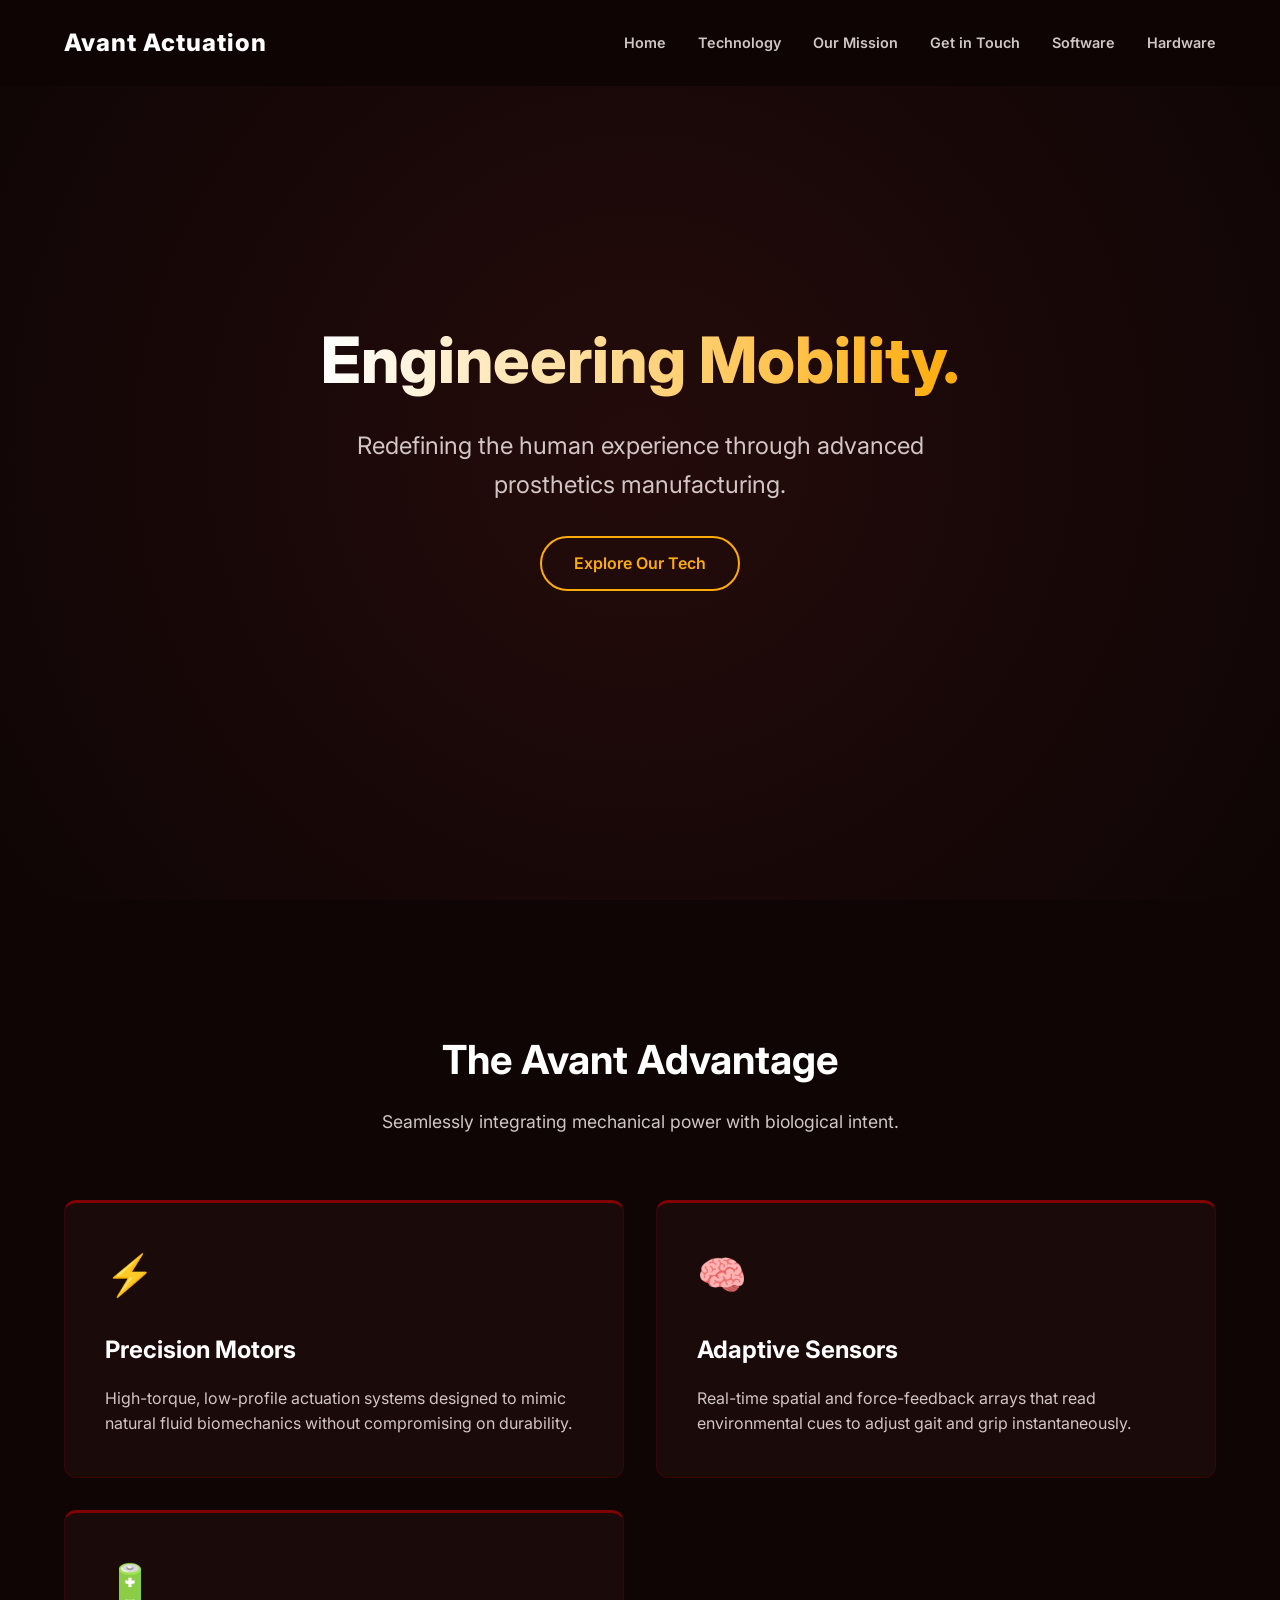
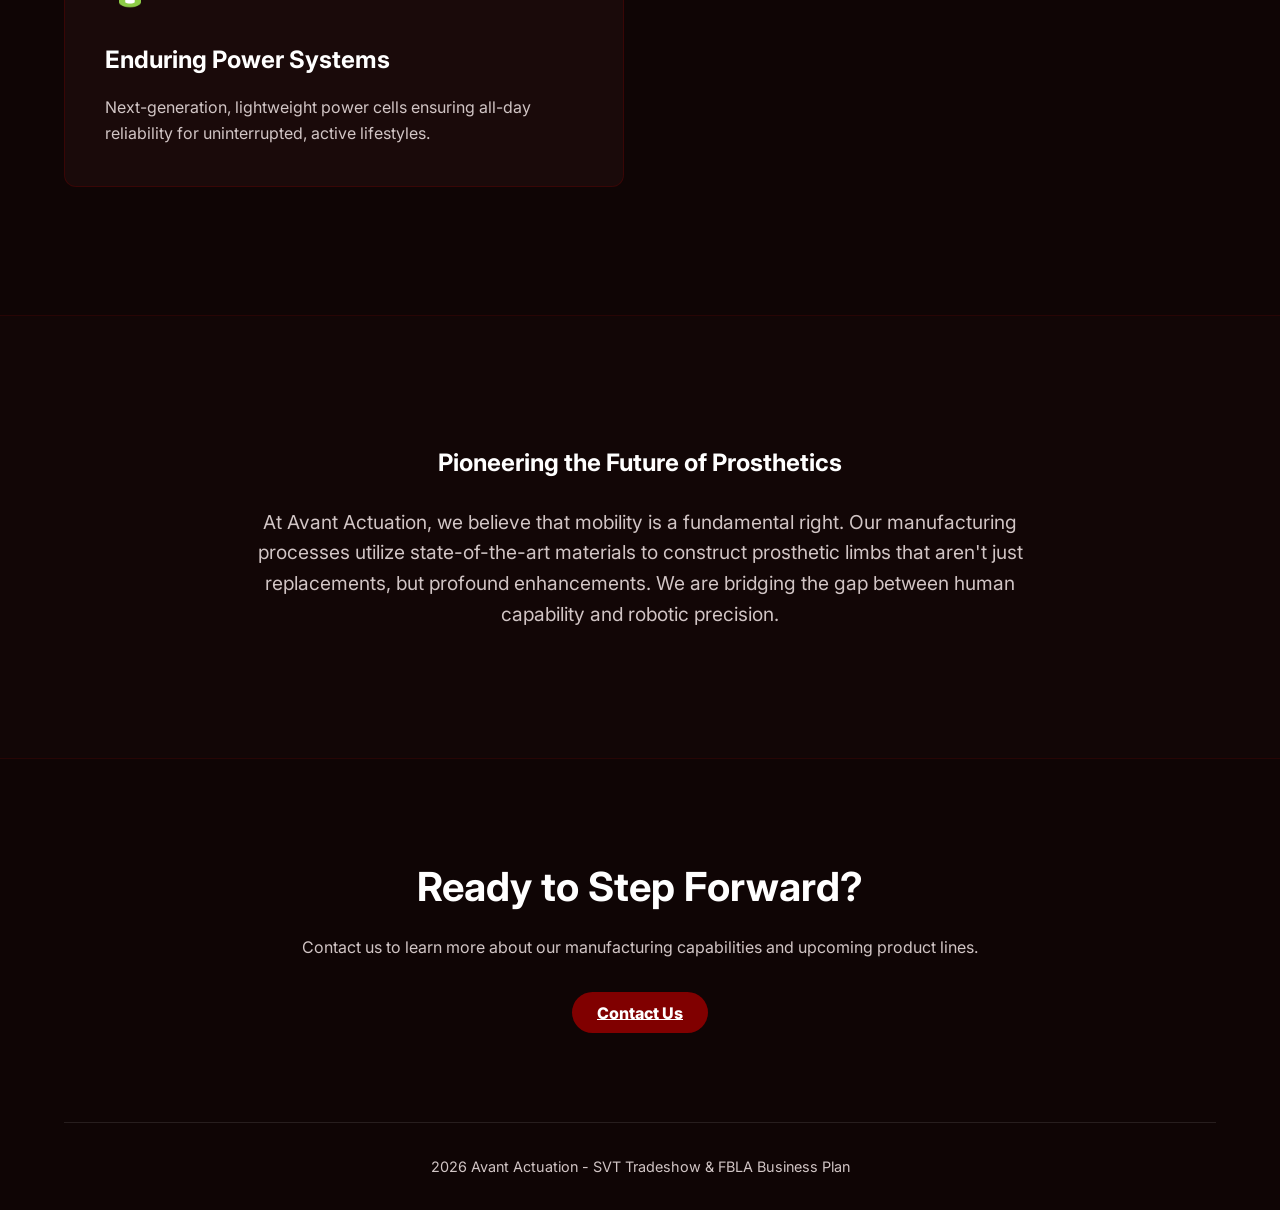
==== index.html @ 09a348da "Added Software/Hardware" ====
<!DOCTYPE html>
<html lang="en">
<head>
    <meta charset="UTF-8">
    <meta name="viewport" content="width=device-width, initial-scale=1.0">
    <title>Avant Actuation | Next-Generation Prosthetics</title>
    <link rel="icon" type="image/png" href="assets/Avant Motion Icon-iOS-Default.png">
    <link rel="stylesheet" href="style.css">
    <link href="https://fonts.googleapis.com/css2?family=Inter:wght@300;400;600;800&display=swap" rel="stylesheet">
</head>
<body>

    <nav id="navbar">
        <div class="logo">Avant Actuation</div>
        <ul class="nav-links">
            <li><a href="#home">Home</a></li>
            <li><a href="#technology">Technology</a></li>
            <li><a href="#mission">Our Mission</a></li>
            <li><a href="#contact">Get in Touch</a></li>
            <li><a href="software.html">Software</a></li>
            <li><a href="hardware.html">Hardware</a>
        </ul>
    </nav>

    <header id="home" class="hero">
        <div class="hero-content">
            <h1 class="fade-in">Engineering Mobility.</h1>
            <h2 class="fade-in delay-1">Redefining the human experience through advanced prosthetics manufacturing.</h2>
            <a href="#technology" class="btn-secondary fade-in delay-2">Explore Our Tech</a>
        </div>
    </header>

    <section id="technology" class="section-padding">
        <div class="section-header scroll-reveal">
            <h2>The Avant Advantage</h2>
            <p>Seamlessly integrating mechanical power with biological intent.</p>
        </div>
        <div class="grid-container">
            <div class="card scroll-reveal">
                <div class="icon">⚡</div>
                <h3>Precision Motors</h3>
                <p>High-torque, low-profile actuation systems designed to mimic natural fluid biomechanics without compromising on durability.</p>
            </div>
            <div class="card scroll-reveal">
                <div class="icon">🧠</div>
                <h3>Adaptive Sensors</h3>
                <p>Real-time spatial and force-feedback arrays that read environmental cues to adjust gait and grip instantaneously.</p>
            </div>
            <div class="card scroll-reveal">
                <div class="icon">🔋</div>
                <h3>Enduring Power Systems</h3>
                <p>Next-generation, lightweight power cells ensuring all-day reliability for uninterrupted, active lifestyles.</p>
            </div>
        </div>
    </section>

    <section id="mission" class="section-padding dark-bg">
        <div class="content-wrapper scroll-reveal">
            <h2>Pioneering the Future of Prosthetics</h2>
            <p>At Avant Actuation, we believe that mobility is a fundamental right. Our manufacturing processes utilize state-of-the-art materials to construct prosthetic limbs that aren't just replacements, but profound enhancements. We are bridging the gap between human capability and robotic precision.</p>
        </div>
    </section>

    <footer id="contact" class="footer">
        <div class="footer-content scroll-reveal">
            <h2>Ready to Step Forward?</h2>
            <p>Contact us to learn more about our manufacturing capabilities and upcoming product lines.</p>
            <a href="mailto:contact@avantactuation.org" class="btn-primary">Contact Us</a>
        </div>
        <div class="footer-bottom">
            <p>2026 Avant Actuation - SVT Tradeshow & FBLA Business Plan</p>
        </div>
    </footer>

    <script src="script.js"></script>
</body>
</html>
---- style.css ----
/* --- CSS Variables & Reset --- */
:root {
    /* Base colors built around the brand palette */
    --bg-color: #0f0505; /* Near-black with a faint warm/red undertone */
    --surface-color: #1a0a0a; /* Slightly lighter surface for cards */
    --text-primary: #FFFFFF; /* Accent White */
    --text-secondary: #d1c5c5; /* Muted white for readability */
    
    /* Brand Colors */
    --brand-red: #800000;
    --brand-yellow: #ffac0a;
    
    --transition: all 0.3s ease;
}

* {
    margin: 0;
    padding: 0;
    box-sizing: border-box;
    font-family: 'Inter', sans-serif;
}

html {
    scroll-behavior: smooth;
}

body {
    background-color: var(--bg-color);
    color: var(--text-primary);
    line-height: 1.6;
}

/* --- Navigation --- */
nav {
    display: flex;
    justify-content: space-between;
    align-items: center;
    padding: 1.5rem 5%;
    position: fixed;
    width: 100%;
    top: 0;
    background: rgba(15, 5, 5, 0.9);
    backdrop-filter: blur(10px);
    z-index: 1000;
    transition: var(--transition);
}

nav.scrolled {
    padding: 1rem 5%;
    box-shadow: 0 4px 30px rgba(0, 0, 0, 0.8);
}

.logo {
    font-size: 1.5rem;
    font-weight: 800;
    letter-spacing: 1px;
    color: var(--text-primary);
}

.nav-links {
    list-style: none;
    display: flex;
    gap: 2rem;
    align-items: center;
}

.nav-links a {
    color: var(--text-secondary);
    text-decoration: none;
    font-weight: 600;
    font-size: 0.9rem;
    transition: var(--transition);
}

.nav-links a:hover {
    color: var(--brand-yellow);
}

/* --- Buttons --- */
.btn-primary {
    background: var(--brand-red);
    color: var(--text-primary) !important;
    padding: 0.6rem 1.5rem;
    border-radius: 30px;
    font-weight: 800 !important;
    transition: var(--transition);
    border: 1px solid transparent;
}

.btn-primary:hover {
    background: var(--brand-yellow);
    color: #000000 !important; /* Black text on yellow for high contrast */
    transform: translateY(-2px);
    box-shadow: 0 4px 15px rgba(255, 172, 10, 0.3);
}

.btn-secondary {
    display: inline-block;
    background: transparent;
    color: var(--brand-yellow);
    padding: 0.8rem 2rem;
    border: 2px solid var(--brand-yellow);
    border-radius: 30px;
    font-weight: 600;
    text-decoration: none;
    margin-top: 2rem;
    transition: var(--transition);
}

.btn-secondary:hover {
    background: var(--brand-yellow);
    color: #000000;
    transform: translateY(-2px);
}

/* --- Hero Section --- */
.hero {
    height: 100vh;
    display: flex;
    align-items: center;
    justify-content: center;
    text-align: center;
    padding: 0 5%;
    background: radial-gradient(circle at center, #240b0b 0%, var(--bg-color) 100%);
}

.hero h1 {
    font-size: clamp(3rem, 5vw, 5rem);
    font-weight: 800;
    margin-bottom: 1rem;
    background: linear-gradient(90deg, var(--text-primary), var(--brand-yellow));
    -webkit-background-clip: text;
    background-clip: text;
    -webkit-text-fill-color: transparent;
}

.hero h2 {
    font-size: clamp(1.2rem, 2vw, 1.5rem);
    color: var(--text-secondary);
    font-weight: 400;
    max-width: 600px;
    margin: 0 auto;
}

/* --- Sections & Grid --- */
.section-padding {
    padding: 8rem 5%;
}

.section-header {
    text-align: center;
    margin-bottom: 4rem;
}

.section-header h2 {
    font-size: 2.5rem;
    margin-bottom: 1rem;
}

.section-header p {
    color: var(--text-secondary);
    font-size: 1.1rem;
}

.grid-container {
    display: grid;
    grid-template-columns: repeat(auto-fit, minmax(400px, 1fr));
    gap: 2rem;
    max-width: 1200px;
    margin: 0 auto;
}

/* --- Cards --- */
.card {
    background: var(--surface-color);
    padding: 2.5rem;
    border-radius: 12px;
    border: 1px solid rgba(128, 0, 0, 0.3); /* Subtle red border */
    transition: var(--transition);
    border-top: 3px solid var(--brand-red); /* Solid red accent line */
}

.card:hover {
    transform: translateY(-10px);
    border-color: var(--brand-yellow);
    box-shadow: 0 10px 30px rgba(255, 172, 10, 0.1);
}

.card .icon {
    font-size: 2.5rem;
    margin-bottom: 1.5rem;
    color: var(--brand-yellow); /* If using text-based emojis/icons */
}

.card h3 {
    font-size: 1.5rem;
    margin-bottom: 1rem;
    color: var(--text-primary);
}

.card p {
    color: var(--text-secondary);
}

/* --- Mission Section --- */
.dark-bg {
    background-color: #120606;
    text-align: center;
    border-top: 1px solid rgba(128, 0, 0, 0.2);
    border-bottom: 1px solid rgba(128, 0, 0, 0.2);
}

.content-wrapper {
    max-width: 800px;
    margin: 0 auto;
}

.content-wrapper p {
    margin-top: 1.5rem;
    font-size: 1.2rem;
    color: var(--text-secondary);
}

/* --- Footer --- */
.footer {
    text-align: center;
    padding: 6rem 5% 2rem;
    background: var(--bg-color);
}

.footer-content h2 {
    font-size: 2.5rem;
    margin-bottom: 1rem;
}

.footer-content p {
    color: var(--text-secondary);
    margin-bottom: 2.5rem;
}

.footer-bottom {
    margin-top: 6rem;
    padding-top: 2rem;
    border-top: 1px solid rgba(255, 255, 255, 0.1);
    color: var(--text-secondary);
    font-size: 0.9rem;
}

/* --- Animations --- */
.fade-in {
    opacity: 0;
    transform: translateY(20px);
    animation: fadeInAnim 1s forwards;
}

.delay-1 { animation-delay: 0.3s; }
.delay-2 { animation-delay: 0.6s; }

@keyframes fadeInAnim {
    to {
        opacity: 1;
        transform: translateY(0);
    }
}

.scroll-reveal {
    opacity: 0;
    transform: translateY(30px);
    transition: all 0.8s cubic-bezier(0.5, 0, 0, 1);
}

.scroll-reveal.active {
    opacity: 1;
    transform: translateY(0);
}
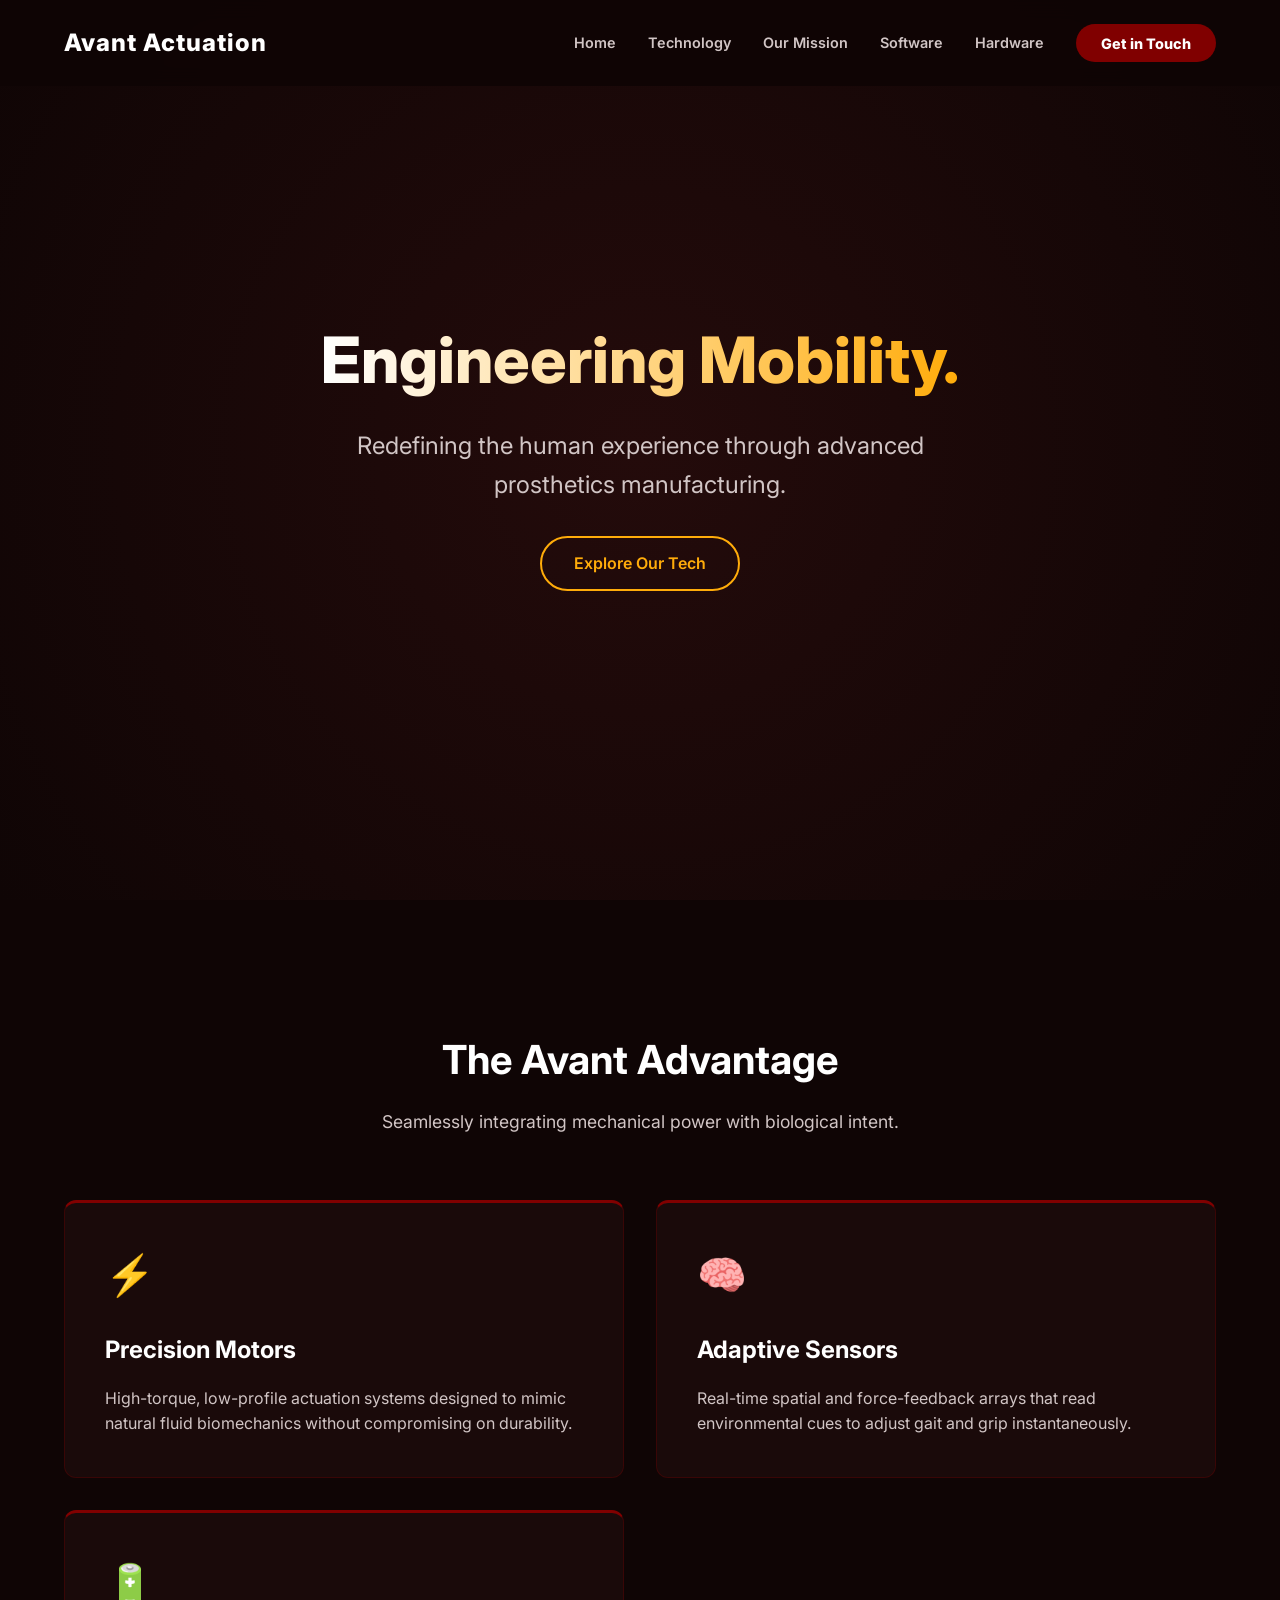
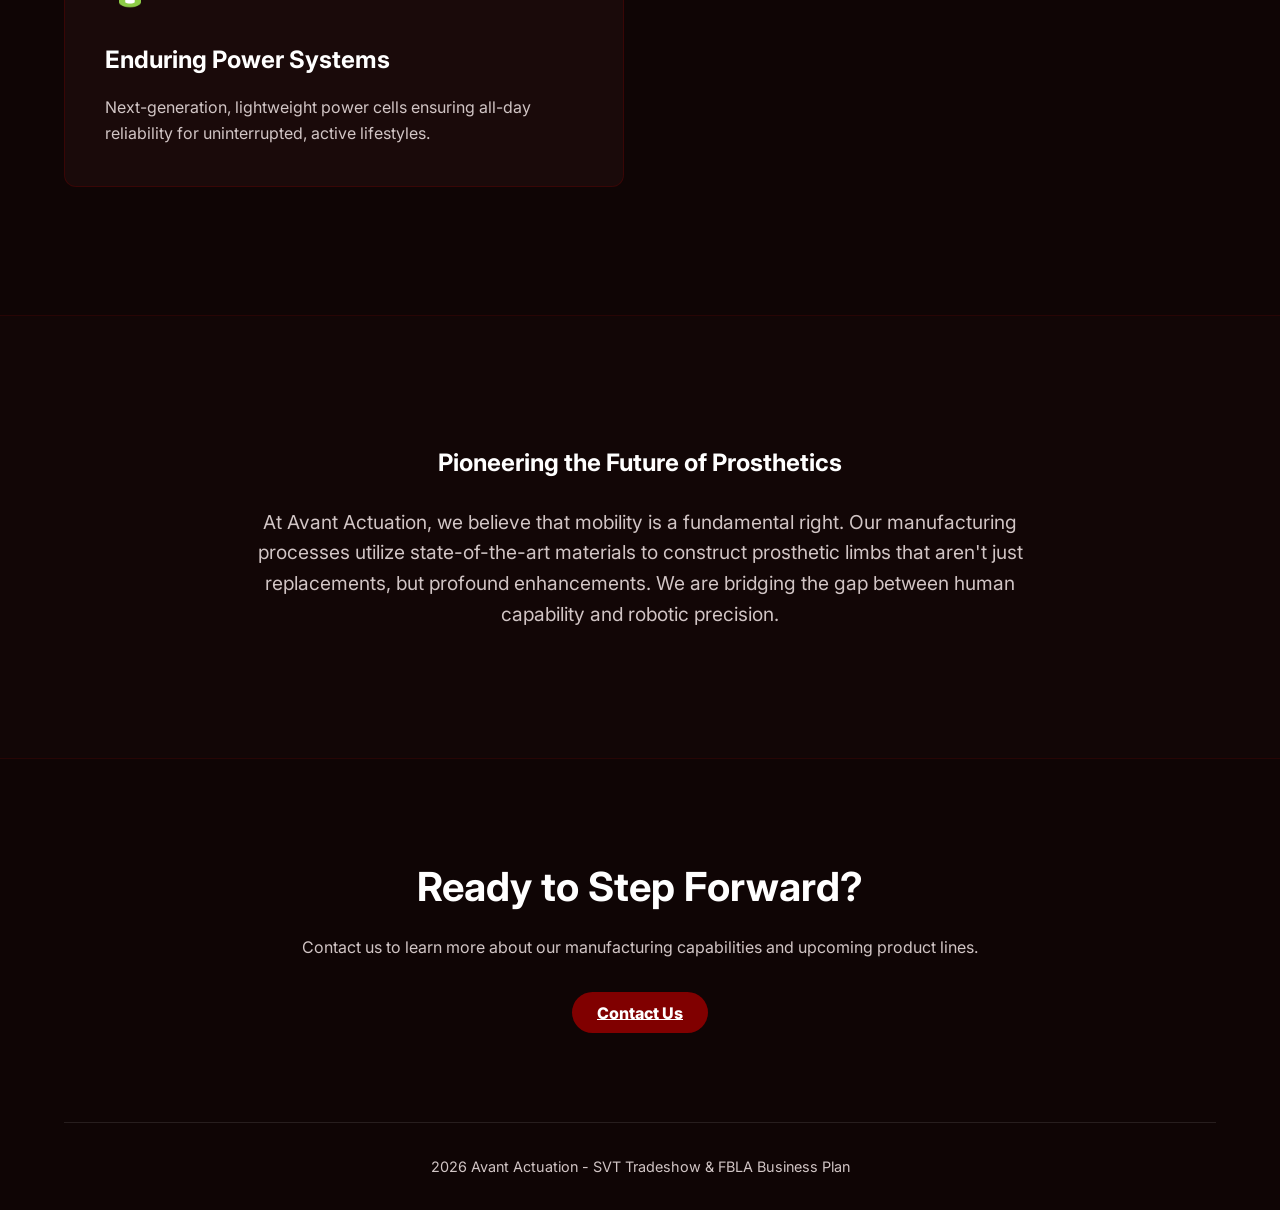
==== commit 3ef57168: "Fixed Nav Bar" ====
--- a/index.html
+++ b/index.html
@@ -16,9 +16,9 @@
             <li><a href="#home">Home</a></li>
             <li><a href="#technology">Technology</a></li>
             <li><a href="#mission">Our Mission</a></li>
-            <li><a href="#contact">Get in Touch</a></li>
             <li><a href="software.html">Software</a></li>
-            <li><a href="hardware.html">Hardware</a>
+            <li><a href="hardware.html">Hardware</a></li>
+            <li><a class="btn-primary" href="#contact">Get in Touch</a></li>
         </ul>
     </nav>
 
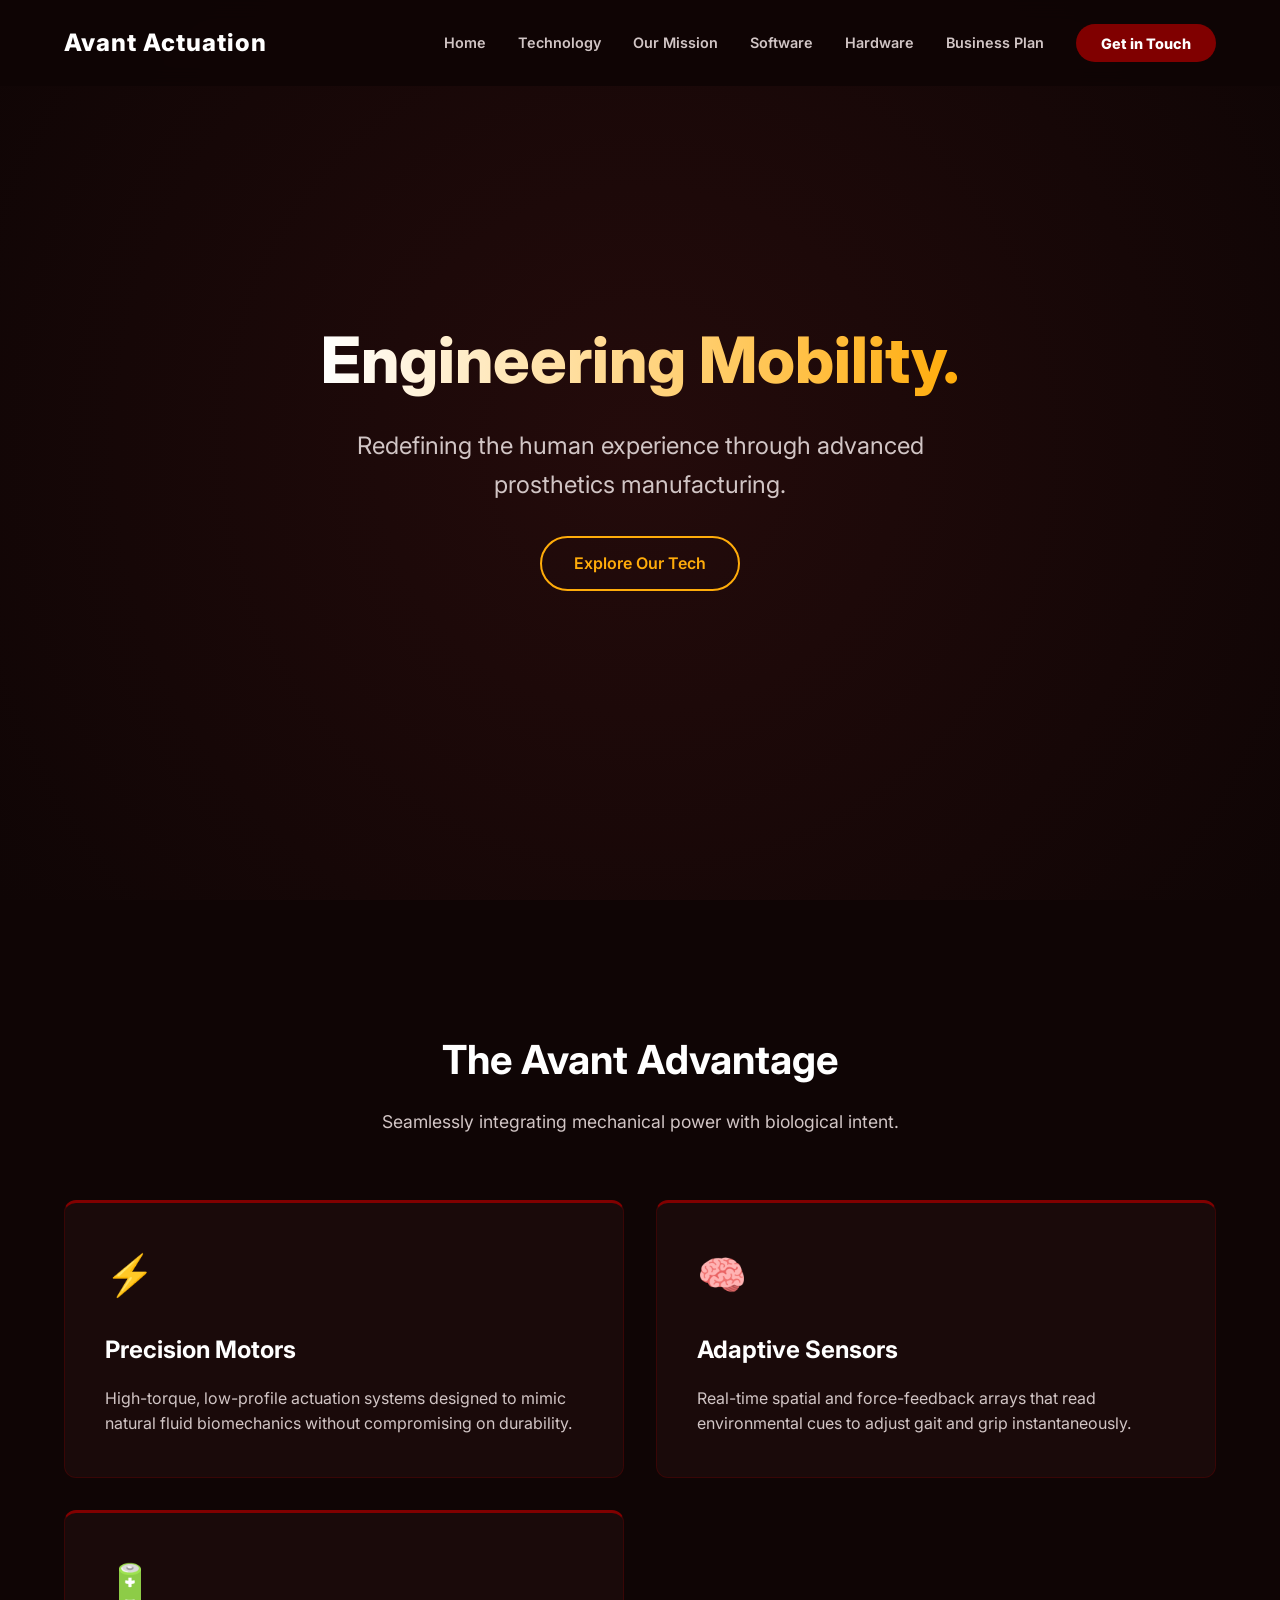
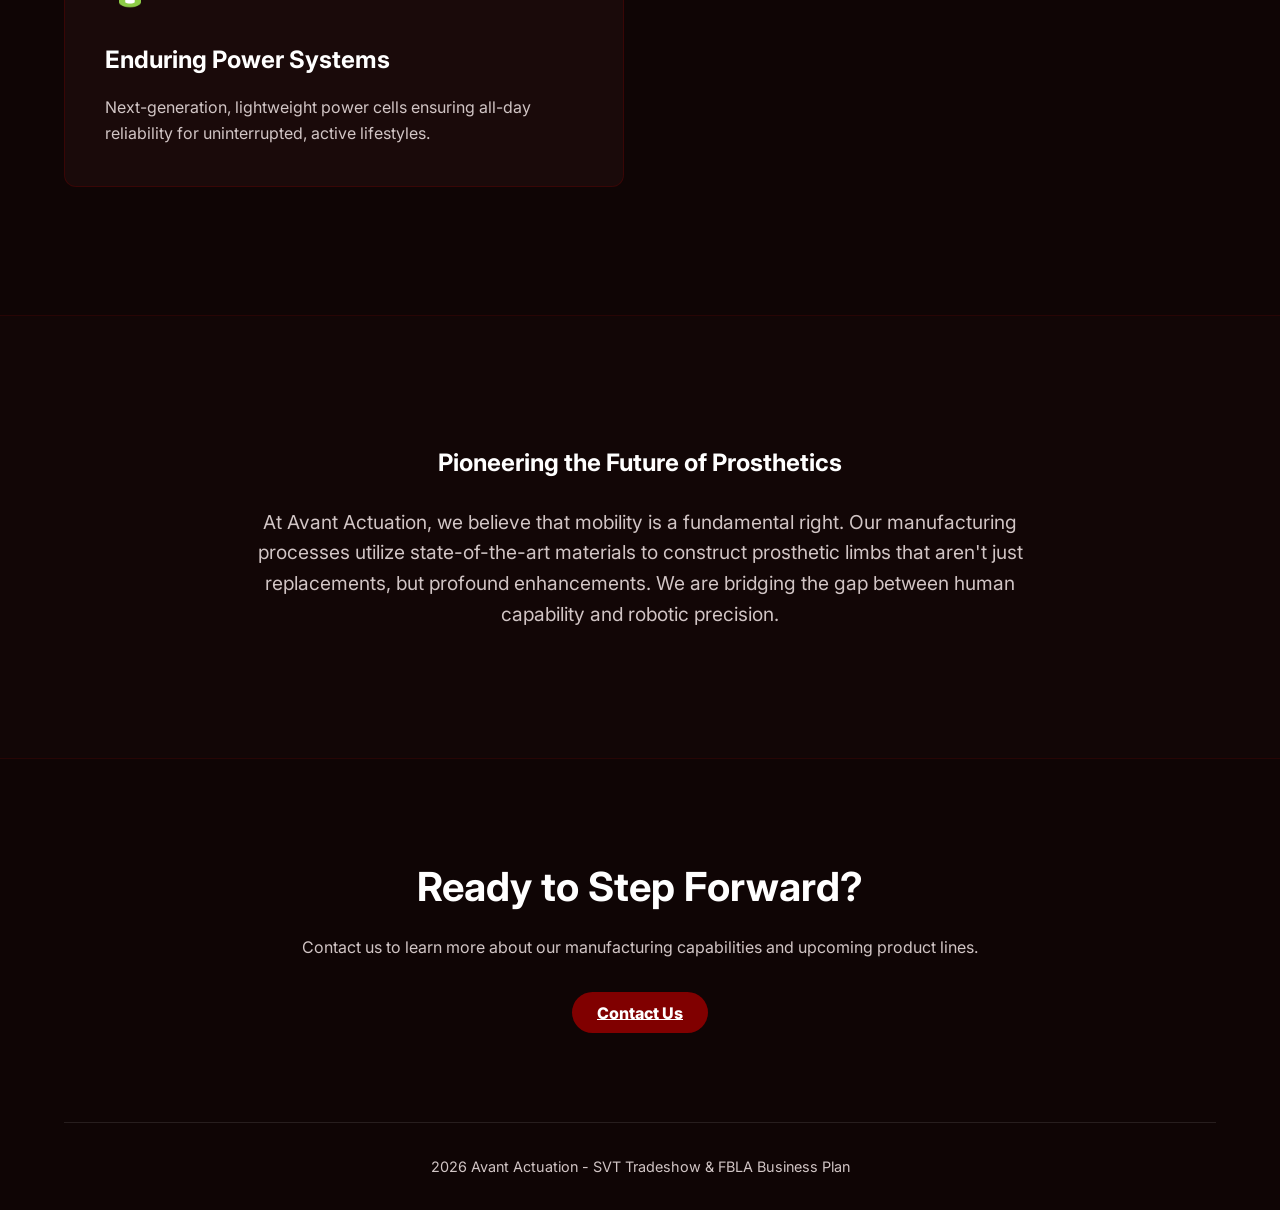
==== commit 5295400c: "Added Business Plan" ====
--- a/index.html
+++ b/index.html
@@ -13,12 +13,13 @@
     <nav id="navbar">
         <div class="logo">Avant Actuation</div>
         <ul class="nav-links">
-            <li><a href="#home">Home</a></li>
-            <li><a href="#technology">Technology</a></li>
-            <li><a href="#mission">Our Mission</a></li>
+            <li><a href="index.html#home">Home</a></li>
+            <li><a href="index.html#technology">Technology</a></li>
+            <li><a href="index.html#mission">Our Mission</a></li>
             <li><a href="software.html">Software</a></li>
             <li><a href="hardware.html">Hardware</a></li>
-            <li><a class="btn-primary" href="#contact">Get in Touch</a></li>
+            <li><a href="businessplan.html">Business Plan</a></li>
+            <li><a class="btn-primary" href="index.html#contact">Get in Touch</a></li>
         </ul>
     </nav>
 
--- a/style.css
+++ b/style.css
@@ -13,6 +13,16 @@
     --transition: all 0.3s ease;
 }
 
+iframe.pdf {
+    display: flex;
+    justify-content: center;
+    align-items: center;
+    height: 100vh;
+    text-align: center;
+    margin-left: 25%;
+    margin-right: 25%;
+}
+
 * {
     margin: 0;
     padding: 0;
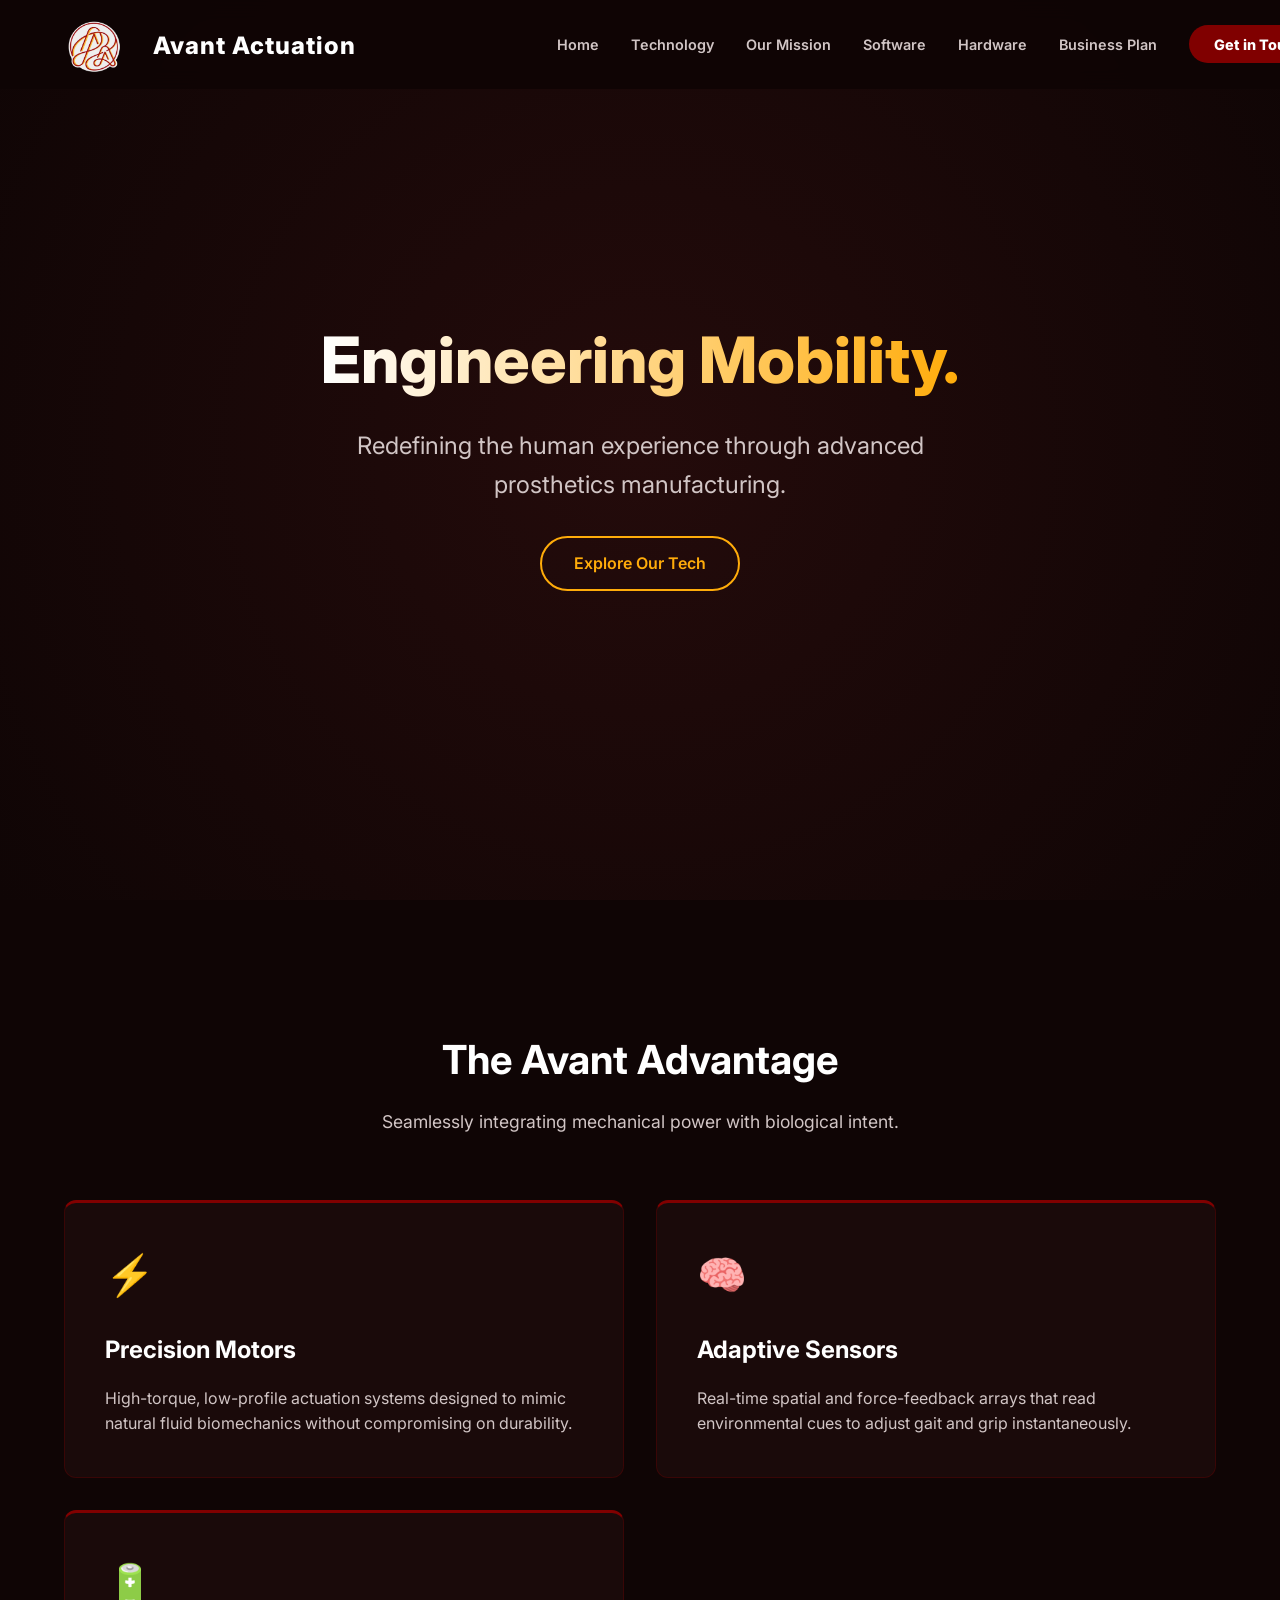
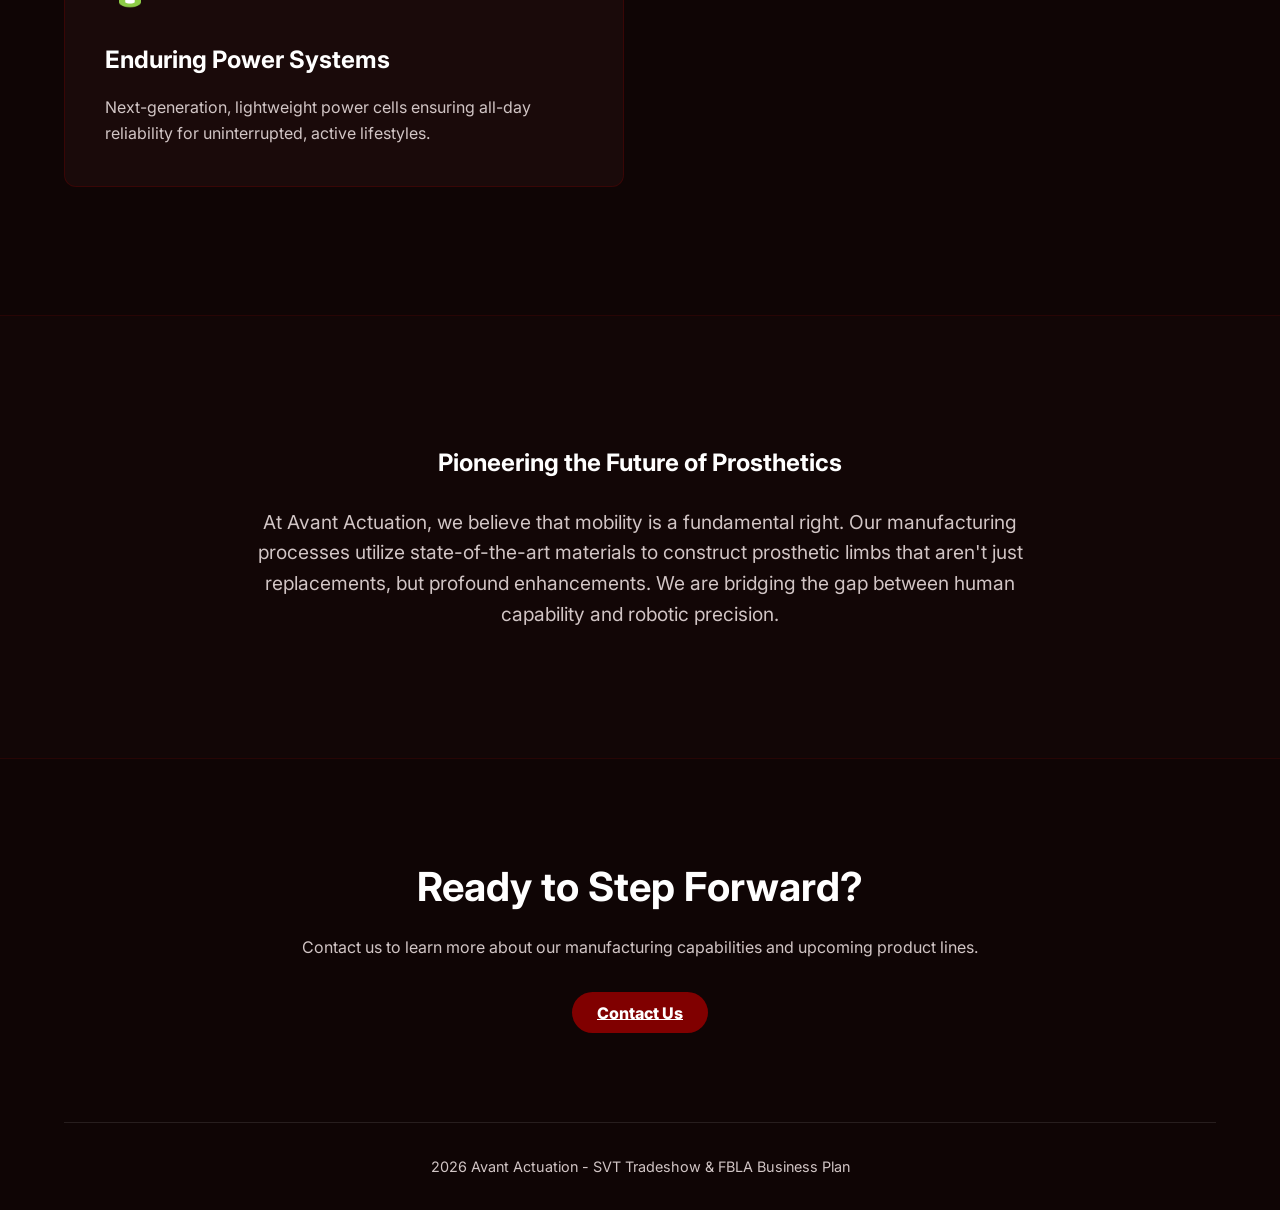
==== commit bbe30261: "Added Logo & Finishing Touches" ====
--- a/index.html
+++ b/index.html
@@ -9,16 +9,19 @@
     <link href="https://fonts.googleapis.com/css2?family=Inter:wght@300;400;600;800&display=swap" rel="stylesheet">
 </head>
 <body>
-
+    
     <nav id="navbar">
-        <div class="logo">Avant Actuation</div>
+        <div class="logo">
+            <img src="assets/Avant Actuation Logo.png" alt="Company Logo">
+            <p>Avant Actuation</p>
+        </div>
         <ul class="nav-links">
             <li><a href="index.html#home">Home</a></li>
             <li><a href="index.html#technology">Technology</a></li>
             <li><a href="index.html#mission">Our Mission</a></li>
-            <li><a href="software.html">Software</a></li>
-            <li><a href="hardware.html">Hardware</a></li>
-            <li><a href="businessplan.html">Business Plan</a></li>
+            <li><a href="software.html#info">Software</a></li>
+            <li><a href="hardware.html#info">Hardware</a></li>
+            <li><a href="businessPlan.html#info">Business Plan</a></li>
             <li><a class="btn-primary" href="index.html#contact">Get in Touch</a></li>
         </ul>
     </nav>
--- a/style.css
+++ b/style.css
@@ -1,12 +1,10 @@
 /* --- CSS Variables & Reset --- */
 :root {
-    /* Base colors built around the brand palette */
-    --bg-color: #0f0505; /* Near-black with a faint warm/red undertone */
-    --surface-color: #1a0a0a; /* Slightly lighter surface for cards */
-    --text-primary: #FFFFFF; /* Accent White */
-    --text-secondary: #d1c5c5; /* Muted white for readability */
+    --bg-color: #0f0505;
+    --surface-color: #1a0a0a;
+    --text-primary: #FFFFFF;
+    --text-secondary: #d1c5c5;
     
-    /* Brand Colors */
     --brand-red: #800000;
     --brand-yellow: #ffac0a;
     
@@ -45,7 +43,7 @@
     display: flex;
     justify-content: space-between;
     align-items: center;
-    padding: 1.5rem 5%;
+    padding: 0.7rem 5%;
     position: fixed;
     width: 100%;
     top: 0;
@@ -56,7 +54,7 @@
 }
 
 nav.scrolled {
-    padding: 1rem 5%;
+    padding: 0.7rem 5%;
     box-shadow: 0 4px 30px rgba(0, 0, 0, 0.8);
 }
 
@@ -64,7 +62,12 @@
     font-size: 1.5rem;
     font-weight: 800;
     letter-spacing: 1px;
+    align-items: center;
     color: var(--text-primary);
+}
+
+.logo p {
+    padding-top: 3.2%;
 }
 
 .nav-links {
@@ -72,6 +75,7 @@
     display: flex;
     gap: 2rem;
     align-items: center;
+    display: -webkit-box;
 }
 
 .nav-links a {
@@ -84,6 +88,12 @@
 
 .nav-links a:hover {
     color: var(--brand-yellow);
+}
+
+nav div img {
+    width: 18%;
+    height: auto;
+    float: left;
 }
 
 /* --- Buttons --- */
